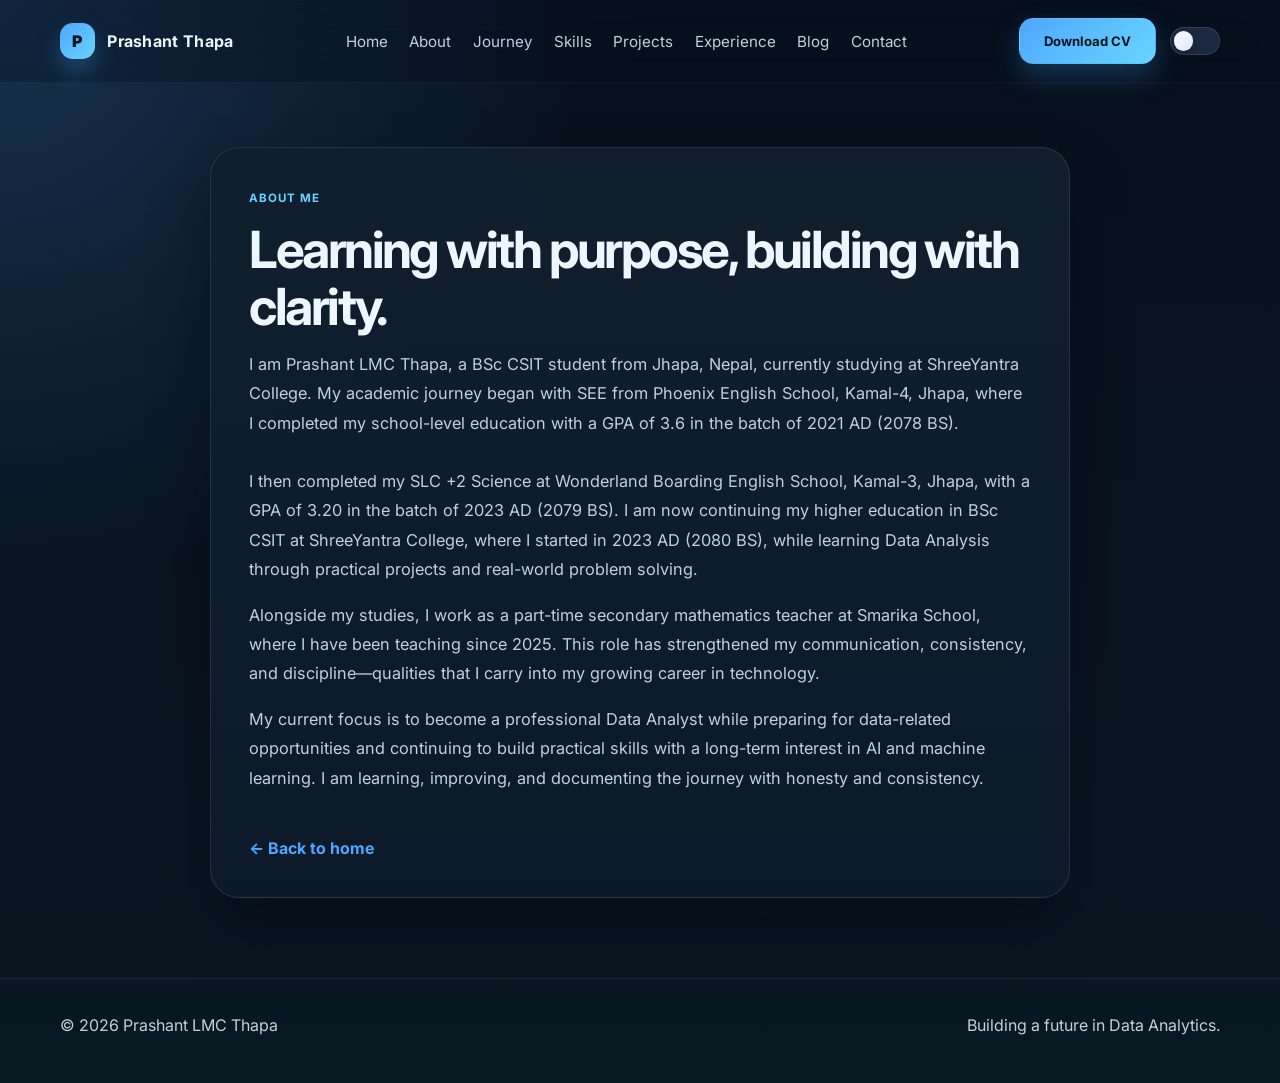
==== about.html @ ae218bb5 "First commit" ====
<!DOCTYPE html>
<html lang="en">
  <head>
    <meta charset="UTF-8" />
    <meta name="viewport" content="width=device-width, initial-scale=1.0" />
    <title>About | Prashant LMC Thapa</title>
    <link rel="preconnect" href="https://fonts.googleapis.com" />
    <link rel="preconnect" href="https://fonts.gstatic.com" crossorigin />
    <link href="https://fonts.googleapis.com/css2?family=Inter:wght@400;500;600;700;800;900&display=swap" rel="stylesheet" />
    <link rel="stylesheet" href="styles.css" />
  </head>
  <body>
    <div class="page-shell">
      <header class="topbar" id="top">
        <nav class="nav container" aria-label="Main navigation">
          <a href="index.html" class="brand" aria-label="Prashant LMC home">
            <span class="brand-mark">P</span>
            <span class="brand-text">Prashant Thapa</span>
          </a>

          <div class="nav-menu">
            <a href="index.html">Home</a>
            <a href="about.html">About</a>
            <a href="journey.html">Journey</a>
            <a href="skills.html">Skills</a>
            <a href="projects.html">Projects</a>
            <a href="experience.html">Experience</a>
            <a href="blog.html">Blog</a>
            <a href="contact.html">Contact</a>
          </div>

          <div class="nav-actions">
            <a class="button button-primary button-small" href="assets/Prashant_LMC_Thapa_CV.pdf" download>Download CV</a>
            <button class="theme-toggle" type="button" aria-label="Toggle color mode"><span class="toggle-track"><span class="toggle-thumb"></span></span></button>
          </div>
        </nav>
      </header>

      <main class="article-page">
        <div class="container article-shell">
          <article class="article-card">
            <span class="article-meta">About Me</span>
            <h1>Learning with purpose, building with clarity.</h1>
            <p class="article-intro">
              I am Prashant LMC Thapa, a BSc CSIT student from Jhapa, Nepal, currently studying at ShreeYantra College. My academic journey began with SEE from Phoenix English School, Kamal-4, Jhapa, where I completed my school-level education with a GPA of 3.6 in the batch of 2021 AD (2078 BS).
            </p>
            <p>
              I then completed my SLC +2 Science at Wonderland Boarding English School, Kamal-3, Jhapa, with a GPA of 3.20 in the batch of 2023 AD (2079 BS). I am now continuing my higher education in BSc CSIT at ShreeYantra College, where I started in 2023 AD (2080 BS), while learning Data Analysis through practical projects and real-world problem solving.
            </p>
            <p>
              Alongside my studies, I work as a part-time secondary mathematics teacher at Smarika School, where I have been teaching since 2025. This role has strengthened my communication, consistency, and discipline—qualities that I carry into my growing career in technology.
            </p>
            <p>
              My current focus is to become a professional Data Analyst while preparing for data-related opportunities and continuing to build practical skills with a long-term interest in AI and machine learning. I am learning, improving, and documenting the journey with honesty and consistency.
            </p>
            <a href="index.html" class="article-back">← Back to home</a>
          </article>
        </div>
      </main>

      <footer class="footer">
        <div class="container footer-inner">
          <p>© <span id="year"></span> Prashant LMC Thapa</p>
          <p>Building a future in Data Analytics.</p>
        </div>
      </footer>
    </div>

    <script src="script.js"></script>
  </body>
</html>
---- styles.css ----
:root {
  --bg: #07111d;
  --bg-elevated: #0d1b2a;
  --bg-soft: #111f2e;
  --surface: rgba(18, 31, 45, 0.86);
  --surface-strong: #13253b;
  --panel: rgba(15, 24, 35, 0.88);
  --panel-border: rgba(156, 176, 204, 0.16);
  --primary: #4ea7ff;
  --primary-strong: #2d7ef7;
  --cyan: #68d5ff;
  --text: #edf6ff;
  --text-soft: #bfd0e3;
  --text-muted: #8ea3bb;
  --shadow: 0 30px 60px rgba(2, 6, 16, 0.45);
  --hero-glow: radial-gradient(circle at top left, rgba(78, 167, 255, 0.22), transparent 35%);
  --card-gradient: linear-gradient(180deg, rgba(17, 31, 46, 0.95), rgba(13, 27, 42, 0.84));
  --chip-bg: rgba(78, 167, 255, 0.12);
  --toggle-bg: #1b2940;
}

body.light {
  --bg: #edf5ff;
  --bg-elevated: #f7fbff;
  --bg-soft: #e3edf9;
  --surface: rgba(255, 255, 255, 0.85);
  --surface-strong: #dfeefb;
  --panel: rgba(255, 255, 255, 0.92);
  --panel-border: rgba(73, 101, 140, 0.14);
  --primary: #1f6fe5;
  --primary-strong: #184eb4;
  --cyan: #22b7d6;
  --text: #1b2430;
  --text-soft: #32445a;
  --text-muted: #576b83;
  --shadow: 0 20px 40px rgba(31, 51, 76, 0.12);
  --hero-glow: radial-gradient(circle at top left, rgba(31, 111, 229, 0.18), transparent 35%);
  --card-gradient: linear-gradient(180deg, rgba(255, 255, 255, 0.98), rgba(240, 246, 255, 0.9));
  --chip-bg: rgba(31, 111, 229, 0.08);
  --toggle-bg: #dce9fb;
}

* {
  box-sizing: border-box;
}

html {
  scroll-behavior: smooth;
}

body {
  margin: 0;
  font-family: "Inter", sans-serif;
  background:
    var(--hero-glow),
    linear-gradient(180deg, var(--bg) 0%, #091721 100%);
  color: var(--text);
  transition: background 0.3s ease, color 0.3s ease;
}

body.light {
  background:
    var(--hero-glow),
    linear-gradient(180deg, var(--bg) 0%, #eaf3ff 100%);
}

img {
  max-width: 100%;
  display: block;
}

a {
  color: inherit;
  text-decoration: none;
}

button, input, textarea {
  font: inherit;
}

.page-shell {
  min-height: 100vh;
}

.container {
  width: min(1160px, calc(100% - 2rem));
  margin: 0 auto;
}

.topbar {
  position: sticky;
  top: 0;
  z-index: 1000;
  backdrop-filter: blur(18px);
  background: rgba(7, 17, 29, 0.35);
  border-bottom: 1px solid rgba(255, 255, 255, 0.04);
  transition: background 0.25s ease, border-color 0.25s ease;
}

body.light .topbar {
  background: rgba(237, 245, 255, 0.7);
  border-bottom-color: rgba(72, 103, 153, 0.12);
}

.nav {
  display: flex;
  align-items: center;
  justify-content: space-between;
  gap: 1.5rem;
  min-height: 82px;
}

.brand {
  display: inline-flex;
  align-items: center;
  gap: 0.75rem;
  font-weight: 700;
  letter-spacing: 0.02em;
}

.brand-mark {
  width: 2.2rem;
  height: 2.2rem;
  border-radius: 0.8rem;
  display: grid;
  place-items: center;
  background: linear-gradient(135deg, var(--primary), var(--cyan));
  color: #06121d;
  font-weight: 900;
  box-shadow: 0 12px 24px rgba(78, 167, 255, 0.3);
}

.brand-text {
  font-size: 1rem;
}

.nav-menu {
  display: flex;
  align-items: center;
  gap: 1.35rem;
  flex-wrap: wrap;
  justify-content: center;
}

.nav-menu a {
  position: relative;
  color: var(--text-soft);
  font-size: 0.95rem;
  transition: color 0.25s ease;
}

.nav-menu a:hover,
.nav-menu a:focus-visible {
  color: var(--text);
}

.nav-menu a::after {
  content: "";
  position: absolute;
  left: 0;
  bottom: -0.45rem;
  width: 100%;
  height: 2px;
  background: linear-gradient(90deg, var(--primary), var(--cyan));
  transform: scaleX(0);
  transform-origin: center;
  transition: transform 0.25s ease;
}

.nav-menu a:hover::after,
.nav-menu a:focus-visible::after {
  transform: scaleX(1);
}

.nav-actions {
  display: flex;
  align-items: center;
  gap: 0.9rem;
}

.button {
  display: inline-flex;
  align-items: center;
  justify-content: center;
  border-radius: 0.9rem;
  transition: transform 0.25s ease, box-shadow 0.25s ease, border-color 0.25s ease;
  cursor: pointer;
  border: 1px solid transparent;
  text-decoration: none;
}

.button:hover {
  transform: translateY(-1px);
}

.button-small {
  padding: 0.75rem 1.1rem;
  font-size: 0.82rem;
}

.button-primary {
  padding: 0.9rem 1.5rem;
  background: linear-gradient(135deg, var(--primary), var(--cyan));
  color: #06131d;
  font-weight: 700;
  box-shadow: 0 12px 28px rgba(80, 160, 255, 0.25);
}

.button-secondary {
  padding: 0.9rem 1.5rem;
  background: rgba(17, 28, 40, 0.7);
  border-color: rgba(166, 192, 219, 0.2);
  color: var(--text);
}

body.light .button-secondary {
  background: rgba(255, 255, 255, 0.8);
}

.theme-toggle {
  width: 3.1rem;
  height: 1.8rem;
  border: 1px solid rgba(156, 176, 204, 0.18);
  border-radius: 999px;
  background: var(--toggle-bg);
  display: inline-flex;
  align-items: center;
  justify-content: flex-start;
  padding: 0.18rem;
  cursor: pointer;
  transition: background 0.25s ease;
}

.toggle-track {
  width: 100%;
  height: 100%;
  display: flex;
  align-items: center;
  position: relative;
}

.toggle-thumb {
  width: 1.2rem;
  height: 1.2rem;
  border-radius: 50%;
  background: linear-gradient(135deg, #fefefe, #d6e8ff);
  box-shadow: 0 4px 10px rgba(0, 0, 0, 0.2);
  transform: translateX(0);
  transition: transform 0.25s ease;
}

body.light .toggle-thumb {
  transform: translateX(1.25rem);
}

.nav-toggle {
  display: none;
  flex-direction: column;
  gap: 0.28rem;
  width: 2.6rem;
  height: 2.6rem;
  align-items: center;
  justify-content: center;
  background: transparent;
  border: 1px solid rgba(255, 255, 255, 0.08);
  border-radius: 0.85rem;
  cursor: pointer;
}

.nav-toggle span {
  width: 1.2rem;
  height: 2px;
  border-radius: 10px;
  background: var(--text);
  display: block;
}

.hero {
  display: grid;
  grid-template-columns: 1.1fr 0.9fr;
  align-items: center;
  gap: 3rem;
  padding: 5rem 0 4rem;
}

.eyebrow {
  margin: 0 0 1rem;
  color: var(--cyan);
  font-size: 0.82rem;
  letter-spacing: 0.12em;
  text-transform: uppercase;
  font-weight: 700;
}

.hero-copy h1 {
  margin: 0;
  font-size: clamp(2.8rem, 5vw, 5rem);
  letter-spacing: -0.06em;
  line-height: 0.98;
  max-width: 650px;
}

.lead {
  margin-top: 1.3rem;
  color: var(--text-soft);
  font-size: 1.08rem;
  line-height: 1.7;
  max-width: 620px;
}

.hero-actions {
  display: flex;
  flex-wrap: wrap;
  gap: 1rem;
  margin-top: 2rem;
}

.scroll-link {
  display: inline-flex;
  margin-top: 1.4rem;
  color: var(--text-soft);
  font-weight: 600;
}

.socials {
  display: flex;
  gap: 0.85rem;
  margin-top: 1.8rem;
}

.socials a {
  width: 2.8rem;
  height: 2.8rem;
  display: grid;
  place-items: center;
  border-radius: 50%;
  background: rgba(148, 175, 214, 0.1);
  border: 1px solid rgba(158, 181, 212, 0.14);
  transition: transform 0.25s ease, border-color 0.25s ease;
}

.socials a:hover {
  transform: translateY(-2px);
  border-color: rgba(78, 167, 255, 0.4);
}

.socials svg {
  width: 1.1rem;
  height: 1.1rem;
  fill: var(--text);
}

.hero-visual {
  position: relative;
  display: flex;
  justify-content: center;
}

.profile-card {
  position: relative;
  width: min(440px, 100%);
  min-height: 560px;
  padding: 1.2rem;
  background: linear-gradient(180deg, rgba(13, 26, 39, 0.96), rgba(10, 19, 28, 0.9));
  border: 1px solid rgba(156, 176, 204, 0.12);
  border-radius: 2rem;
  box-shadow: var(--shadow);
  overflow: hidden;
}

body.light .profile-card {
  background: linear-gradient(180deg, rgba(255, 255, 255, 0.94), rgba(239, 246, 255, 0.92));
}

.profile-card::before {
  content: "";
  position: absolute;
  inset: auto -15% -20% 22%;
  height: 220px;
  background: radial-gradient(circle, rgba(78, 167, 255, 0.25), transparent 60%);
}

.profile-portrait {
  position: relative;
  display: grid;
  place-items: center;
  background:
    linear-gradient(135deg, rgba(78, 167, 255, 0.12), rgba(104, 213, 255, 0.08)),
    rgba(9, 21, 31, 0.7);
  border: 1px solid rgba(158, 181, 212, 0.1);
  border-radius: 1.5rem;
  min-height: 420px;
  overflow: hidden;
}

.profile-portrait img {
  width: 100%;
  height: 100%;
  object-fit: cover;
}

.status-pill {
  position: absolute;
  left: 1.6rem;
  bottom: 1.2rem;
  background: rgba(6, 13, 21, 0.78);
  border: 1px solid rgba(140, 173, 206, 0.15);
  backdrop-filter: blur(8px);
  padding: 0.7rem 0.9rem;
  border-radius: 999px;
  color: var(--text);
  font-size: 0.8rem;
  font-weight: 600;
}

.mini-card {
  position: absolute;
  display: flex;
  flex-direction: column;
  gap: 0.2rem;
  min-width: 150px;
  padding: 0.8rem 0.9rem;
  border-radius: 1rem;
  background: rgba(8, 16, 25, 0.78);
  border: 1px solid rgba(149, 177, 209, 0.12);
  box-shadow: 0 12px 30px rgba(4, 12, 20, 0.2);
}

.mini-card-top {
  top: 1.4rem;
  right: 1.3rem;
}

.mini-card-bottom {
  right: 2rem;
  bottom: 4.2rem;
}

.label {
  display: inline-block;
  color: var(--text-muted);
  font-size: 0.66rem;
  letter-spacing: 0.08em;
  text-transform: uppercase;
}

.mini-card strong {
  font-size: 0.98rem;
}

.mini-chart {
  display: flex;
  align-items: end;
  gap: 0.3rem;
  height: 2.2rem;
  margin-top: 0.4rem;
}

.mini-chart span {
  width: 0.4rem;
  border-radius: 999px 999px 0 0;
  background: linear-gradient(180deg, var(--cyan), var(--primary));
}

.mini-chart span:nth-child(1) { height: 30%; }
.mini-chart span:nth-child(2) { height: 50%; }
.mini-chart span:nth-child(3) { height: 70%; }
.mini-chart span:nth-child(4) { height: 88%; }
.mini-chart span:nth-child(5) { height: 100%; }

.floating-badge {
  position: absolute;
  display: grid;
  place-items: center;
  padding: 0.5rem 0.8rem;
  background: rgba(15, 30, 44, 0.8);
  border: 1px solid rgba(160, 186, 222, 0.12);
  border-radius: 999px;
  font-size: 0.7rem;
  font-weight: 700;
  letter-spacing: 0.04em;
}

.badge-one { left: 1.3rem; top: 3.5rem; }
.badge-two { left: 1.5rem; bottom: 6.5rem; }
.badge-three { right: 2.6rem; top: 8.2rem; }

.section {
  padding: 4rem 0;
}

.section-heading {
  margin-bottom: 2.2rem;
}

.section-heading h2 {
  margin: 0;
  font-size: clamp(2rem, 3vw, 3rem);
  letter-spacing: -0.05em;
  line-height: 1.1;
  max-width: 720px;
}

.card-panel {
  background: var(--card-gradient);
  border: 1px solid var(--panel-border);
  border-radius: 1.5rem;
  box-shadow: var(--shadow);
}

.about-grid {
  display: grid;
  grid-template-columns: 1.35fr 0.9fr;
  gap: 1.5rem;
}

.about-copy {
  padding: 2rem;
}

.about-copy p {
  margin: 0 0 1rem;
  color: var(--text-soft);
  line-height: 1.75;
  font-size: 1.02rem;
}

.about-copy p:last-child {
  margin-bottom: 0;
}

.info-stack {
  display: grid;
  grid-template-columns: repeat(2, minmax(0, 1fr));
  gap: 1rem;
}

.stat-card {
  padding: 1.3rem 1.2rem;
}

.stat-card h3 {
  margin: 0.6rem 0 0;
  font-size: 1.1rem;
}

.timeline {
  display: grid;
  gap: 1.3rem;
}

.timeline-item {
  display: grid;
  grid-template-columns: 120px 1fr;
  gap: 1.2rem;
  padding: 1.6rem 1.5rem;
}

.timeline-year {
  display: inline-flex;
  align-items: flex-start;
  justify-content: center;
  padding: 0.7rem 0.8rem;
  border-radius: 0.9rem;
  background: var(--chip-bg);
  color: var(--cyan);
  font-weight: 700;
  font-size: 0.8rem;
}

.timeline-item h3, .skill-card h3, .project-card h3, .experience-card h3, .blog-card h3, .contact-card h3 {
  margin: 0 0 0.75rem;
  font-size: 1.4rem;
}

.timeline-item p, .skill-card li, .project-card p, .project-card li, .experience-card p, .blog-card p, .contact-card p {
  color: var(--text-soft);
  line-height: 1.7;
  margin: 0;
}

.skills-grid,
.projects-grid,
.experience-grid,
.blog-grid {
  display: grid;
  gap: 1.25rem;
}

.skills-grid {
  grid-template-columns: repeat(4, minmax(0, 1fr));
}

.skill-card {
  padding: 1.5rem 1.4rem;
}

.skill-card ul {
  list-style: none;
  padding: 0;
  margin: 1rem 0 0;
  display: grid;
  gap: 0.7rem;
}

.skill-card li {
  position: relative;
  padding-left: 1rem;
}

.skill-card li::before {
  content: "";
  position: absolute;
  left: 0;
  top: 0.62rem;
  width: 0.45rem;
  height: 0.45rem;
  border-radius: 50%;
  background: linear-gradient(135deg, var(--primary), var(--cyan));
}

.projects-grid {
  grid-template-columns: repeat(3, minmax(0, 1fr));
}

.project-card {
  padding: 1.5rem 1.3rem;
}

.project-topline {
  display: flex;
  justify-content: space-between;
  align-items: center;
  gap: 1rem;
  margin-bottom: 1rem;
}

.project-tag,
.project-status {
  display: inline-flex;
  align-items: center;
  border-radius: 999px;
  padding: 0.45rem 0.7rem;
  font-size: 0.72rem;
  font-weight: 700;
}

.project-tag {
  background: rgba(78, 167, 255, 0.12);
  color: var(--cyan);
}

.project-status {
  background: rgba(104, 213, 255, 0.08);
  color: var(--text-soft);
}

.project-card ul {
  list-style: none;
  margin: 1rem 0 0;
  padding: 0;
  display: grid;
  gap: 0.7rem;
}

.project-card li {
  position: relative;
  padding-left: 1rem;
}

.project-card li::before {
  content: "•";
  position: absolute;
  left: 0;
  color: var(--primary);
  font-size: 1.2rem;
}

.experience-grid {
  grid-template-columns: repeat(3, minmax(0, 1fr));
}

.experience-card {
  padding: 1.5rem 1.4rem;
}

.company-name {
  margin-bottom: 0.8rem !important;
  font-weight: 700;
  color: var(--text);
}

.blog-grid {
  grid-template-columns: repeat(3, minmax(0, 1fr));
}

.blog-card {
  padding: 1.4rem 1.3rem;
}

.meta {
  color: var(--cyan);
  letter-spacing: 0.08em;
  text-transform: uppercase;
  font-size: 0.7rem;
  font-weight: 700;
  margin-bottom: 0.8rem !important;
}

.blog-card a {
  display: inline-flex;
  margin-top: 1rem;
  color: var(--primary);
  font-weight: 700;
}

.blog-toolbar {
  display: flex;
  align-items: center;
  justify-content: space-between;
  gap: 1rem;
  margin: 2rem 0 1.5rem;
  padding: 1rem 1.2rem;
}

.blog-filter-group {
  display: flex;
  flex-wrap: wrap;
  gap: 0.7rem;
}

.blog-filter {
  border: 1px solid rgba(156, 176, 204, 0.16);
  background: rgba(13, 27, 42, 0.5);
  color: var(--text-soft);
  padding: 0.65rem 0.95rem;
  border-radius: 999px;
  cursor: pointer;
  transition: all 0.2s ease;
}

.blog-filter.is-active {
  background: linear-gradient(135deg, var(--primary), var(--cyan));
  color: #06131d;
  border-color: transparent;
  font-weight: 700;
}

.blog-search {
  display: block;
  min-width: min(260px, 100%);
}

.blog-search input {
  width: 100%;
  border: 1px solid rgba(156, 176, 204, 0.16);
  border-radius: 999px;
  background: rgba(9, 21, 31, 0.7);
  color: var(--text);
  padding: 0.8rem 1rem;
}

.blog-search input::placeholder {
  color: var(--text-muted);
}

.empty-state {
  grid-column: 1 / -1;
}

.sr-only {
  position: absolute;
  width: 1px;
  height: 1px;
  padding: 0;
  margin: -1px;
  overflow: hidden;
  clip: rect(0, 0, 0, 0);
  white-space: nowrap;
  border: 0;
}

.contact-section {
  padding-bottom: 5rem;
}

.contact-grid {
  display: grid;
  grid-template-columns: 0.9fr 1.1fr;
  gap: 1.5rem;
}

.contact-card,
.contact-form {
  padding: 1.8rem 1.5rem;
}

.contact-list {
  margin-top: 1.5rem;
  display: grid;
  gap: 1rem;
}

.contact-list div {
  display: grid;
  gap: 0.2rem;
}

.contact-list span {
  color: var(--text-muted);
  font-size: 0.75rem;
  letter-spacing: 0.08em;
  text-transform: uppercase;
}

.contact-list a,
.contact-list p {
  margin: 0;
  color: var(--text);
  font-size: 1rem;
}

.contact-form {
  display: grid;
  gap: 1rem;
}

.contact-form label {
  display: grid;
  gap: 0.45rem;
  color: var(--text-soft);
  font-size: 0.9rem;
}

.contact-form input,
.contact-form textarea {
  width: 100%;
  border: 1px solid rgba(137, 163, 191, 0.18);
  background: rgba(16, 27, 39, 0.7);
  color: var(--text);
  border-radius: 0.9rem;
  padding: 0.9rem 1rem;
  resize: vertical;
}

body.light .contact-form input,
body.light .contact-form textarea {
  background: rgba(255, 255, 255, 0.8);
}

.contact-form input::placeholder,
.contact-form textarea::placeholder {
  color: var(--text-muted);
}

.form-status {
  margin: 0;
  min-height: 1.3rem;
  color: var(--cyan);
  font-size: 0.92rem;
  font-weight: 600;
}

.form-status.error {
  color: #ff8b8b;
}

.footer {
  border-top: 1px solid rgba(145, 164, 191, 0.12);
  padding: 1.25rem 0 2rem;
}

.footer-inner {
  display: flex;
  justify-content: space-between;
  gap: 1rem;
  flex-wrap: wrap;
  color: var(--text-soft);
}

@media (max-width: 1000px) {
  .hero,
  .about-grid,
  .contact-grid {
    grid-template-columns: 1fr;
  }

  .skills-grid {
    grid-template-columns: repeat(2, minmax(0, 1fr));
  }

  .projects-grid,
  .experience-grid,
  .blog-grid {
    grid-template-columns: 1fr;
  }
}

@media (max-width: 760px) {
  .nav {
    position: relative;
    min-height: 72px;
  }

  .nav-toggle {
    display: flex;
  }

  .nav-menu {
    position: absolute;
    top: calc(100% + 0.5rem);
    left: 0;
    right: 0;
    display: none;
    flex-direction: column;
    align-items: flex-start;
    padding: 1rem 1rem 0.8rem;
    border-radius: 1.2rem;
    background: rgba(8, 16, 25, 0.95);
    border: 1px solid rgba(170, 190, 214, 0.1);
    box-shadow: var(--shadow);
  }

  body.light .nav-menu {
    background: rgba(255, 255, 255, 0.96);
  }

  .nav-menu.open {
    display: flex;
  }

  .nav-actions .button-small {
    display: none;
  }

  .hero {
    padding-top: 4rem;
  }

  .timeline-item {
    grid-template-columns: 1fr;
  }

  .info-stack,
  .skills-grid {
    grid-template-columns: 1fr;
  }

  .blog-toolbar {
    flex-direction: column;
    align-items: stretch;
  }

  .blog-filter-group {
    justify-content: flex-start;
  }
}

.article-page {
  padding: 4rem 0 5rem;
}

.article-shell {
  max-width: 860px;
  margin: 0 auto;
}

.article-card {
  background: var(--card-gradient);
  border: 1px solid var(--panel-border);
  border-radius: 1.8rem;
  box-shadow: var(--shadow);
  padding: clamp(1.5rem, 3vw, 3rem);
}

.article-meta {
  display: inline-block;
  margin-bottom: 1rem;
  color: var(--cyan);
  font-size: 0.72rem;
  letter-spacing: 0.08em;
  text-transform: uppercase;
  font-weight: 700;
}

.article-card h1 {
  margin: 0 0 1rem;
  font-size: clamp(2.3rem, 4vw, 3.5rem);
  line-height: 1.1;
  letter-spacing: -0.05em;
}

.article-hero {
  width: 100%;
  border-radius: 1.25rem;
  border: 1px solid rgba(156, 176, 204, 0.14);
  margin-bottom: 1.4rem;
  display: block;
}

.article-intro {
  margin: 0 0 1.8rem;
  color: var(--text-soft);
  font-size: 1.08rem;
  line-height: 1.8;
}

.article-card h2 {
  margin: 2rem 0 0.8rem;
  font-size: clamp(1.5rem, 2.3vw, 2rem);
  letter-spacing: -0.04em;
}

.article-card p,
.article-card li {
  color: var(--text-soft);
  line-height: 1.8;
  font-size: 1.02rem;
}

.article-card ul {
  padding-left: 1.2rem;
  margin: 0.8rem 0 0;
}

.article-card li + li {
  margin-top: 0.45rem;
}

.article-back {
  display: inline-flex;
  margin-top: 1.8rem;
  color: var(--primary);
  font-weight: 700;
}
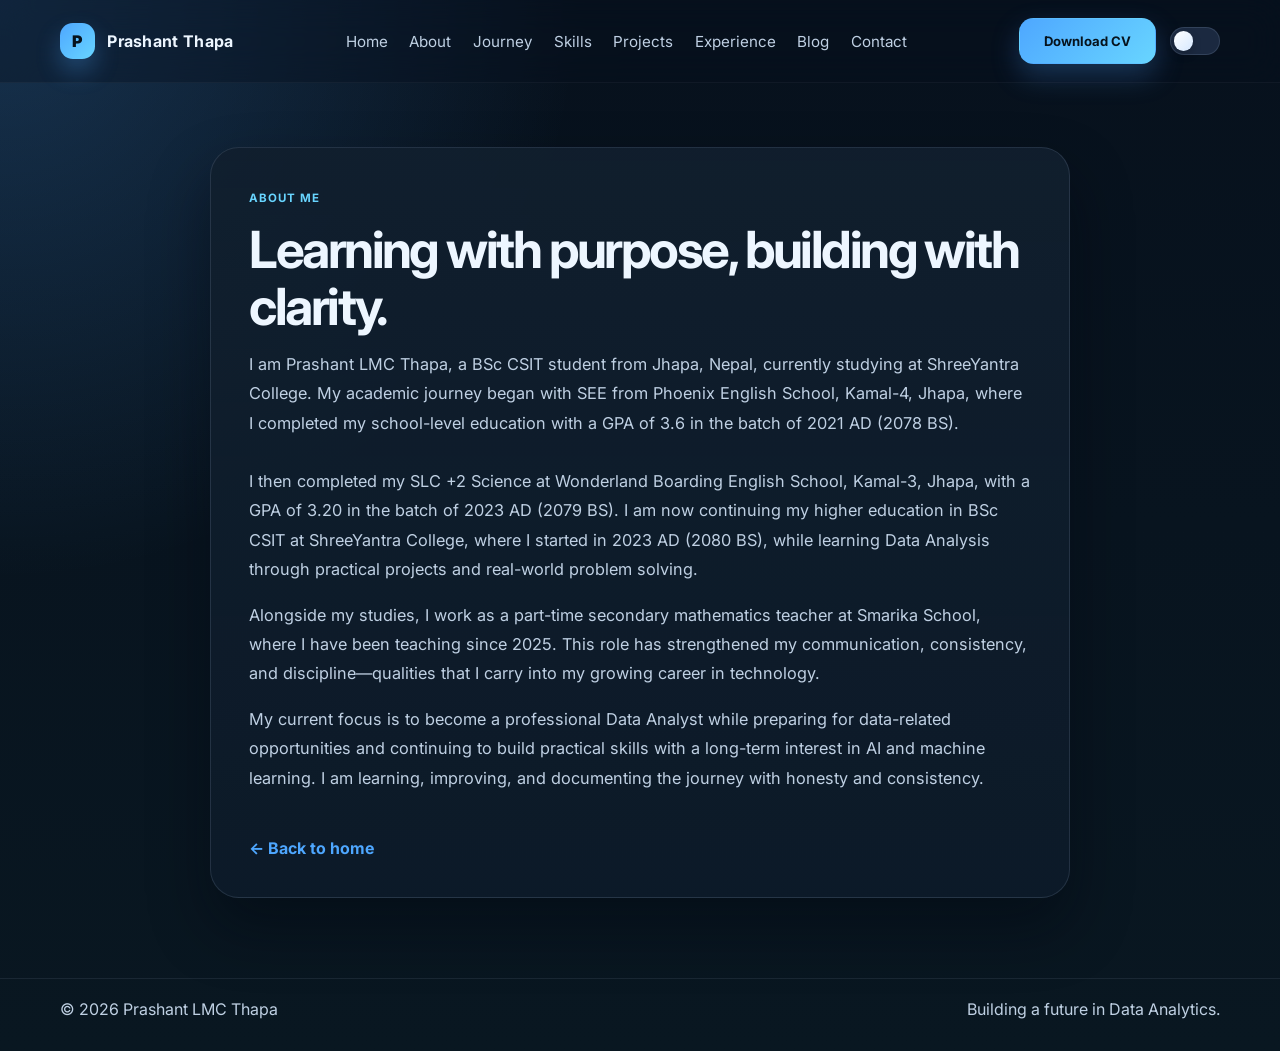
==== commit 740c9016: "Update code changes" ====
--- a/about.html
+++ b/about.html
@@ -1,15 +1,48 @@
 <!DOCTYPE html>
 <html lang="en">
   <head>
+
+    <!-- Google tag (gtag.js) -->
+<script async src="https://www.googletagmanager.com/gtag/js?id=G-HF5E2EPW4R"></script>
+<script>
+  window.dataLayer = window.dataLayer || [];
+  function gtag(){dataLayer.push(arguments);}
+  gtag('js', new Date());
+
+  gtag('config', 'G-HF5E2EPW4R');
+</script>
+    <!-- Google Tag Manager -->
+<script>(function(w,d,s,l,i){w[l]=w[l]||[];w[l].push({'gtm.start':
+new Date().getTime(),event:'gtm.js'});var f=d.getElementsByTagName(s)[0],
+j=d.createElement(s),dl=l!='dataLayer'?'&l='+l:'';j.async=true;j.src=
+'https://www.googletagmanager.com/gtm.js?id='+i+dl;f.parentNode.insertBefore(j,f);
+})(window,document,'script','dataLayer','GTM-KSH8MF6R');</script>
+<!-- End Google Tag Manager -->
     <meta charset="UTF-8" />
     <meta name="viewport" content="width=device-width, initial-scale=1.0" />
-    <title>About | Prashant LMC Thapa</title>
+    <meta
+      name="description"
+      content="Learn about Prashant Thapa, a BSc CSIT student from Nepal focused on data analytics, technology, problem solving, and future career growth."
+    />
+    <meta name="robots" content="index, follow" />
+    <meta property="og:title" content="About Prashant Thapa | BSc CSIT Student & Data Analytics Learner" />
+    <meta property="og:description" content="Discover Prashant Thapa's academic journey, learning path, and professional focus as a future data analyst from Nepal." />
+    <meta property="og:type" content="website" />
+    <meta property="og:url" content="https://www.prashantthapa21.com.np/about.html" />
+    <meta property="og:image" content="https://www.prashantthapa21.com.np/assets/profilepic.jpg" />
+    <link rel="canonical" href="https://www.prashantthapa21.com.np/about.html" />
+    <title>About Prashant Thapa | BSc CSIT Student & Data Analytics Learner</title>
     <link rel="preconnect" href="https://fonts.googleapis.com" />
     <link rel="preconnect" href="https://fonts.gstatic.com" crossorigin />
     <link href="https://fonts.googleapis.com/css2?family=Inter:wght@400;500;600;700;800;900&display=swap" rel="stylesheet" />
+    <link rel="icon" type="image/svg+xml" href="assets/favicon.svg" />
     <link rel="stylesheet" href="styles.css" />
   </head>
   <body>
+    <!-- Google Tag Manager (noscript) -->
+<noscript><iframe src="https://www.googletagmanager.com/ns.html?id=GTM-KSH8MF6R"
+height="0" width="0" style="display:none;visibility:hidden"></iframe></noscript>
+<!-- End Google Tag Manager (noscript) -->
     <div class="page-shell">
       <header class="topbar" id="top">
         <nav class="nav container" aria-label="Main navigation">
--- a/styles.css
+++ b/styles.css
@@ -1033,3 +1033,63 @@
   color: var(--primary);
   font-weight: 700;
 }
+
+
+/* Professional portfolio refinements */
+.hero-note {
+  display: inline-flex;
+  align-items: center;
+  gap: .55rem;
+  margin-top: 1.25rem;
+  color: var(--text-soft);
+  font-size: .88rem;
+  font-weight: 600;
+}
+.hero-note-dot {
+  width: .55rem;
+  height: .55rem;
+  border-radius: 50%;
+  background: #55d68b;
+  box-shadow: 0 0 0 5px rgba(85,214,139,.10);
+}
+.hero-copy h1 {
+  text-wrap: balance;
+}
+.project-card,
+.skill-card,
+.experience-card,
+.blog-card,
+.stat-card {
+  transition: transform .25s ease, border-color .25s ease, box-shadow .25s ease;
+}
+.project-card:hover,
+.skill-card:hover,
+.experience-card:hover,
+.blog-card:hover,
+.stat-card:hover {
+  transform: translateY(-4px);
+  border-color: rgba(78,167,255,.28);
+}
+.section-heading {
+  position: relative;
+}
+.section-heading::after {
+  content: "";
+  display: block;
+  width: 3.2rem;
+  height: 3px;
+  margin-top: 1rem;
+  border-radius: 99px;
+  background: linear-gradient(90deg, var(--primary), var(--cyan));
+}
+.footer-inner p {
+  margin: 0;
+}
+@media (max-width: 760px) {
+  .hero-copy h1 {
+    font-size: clamp(2.45rem, 12vw, 4rem);
+  }
+  .profile-card {
+    min-height: 500px;
+  }
+}
